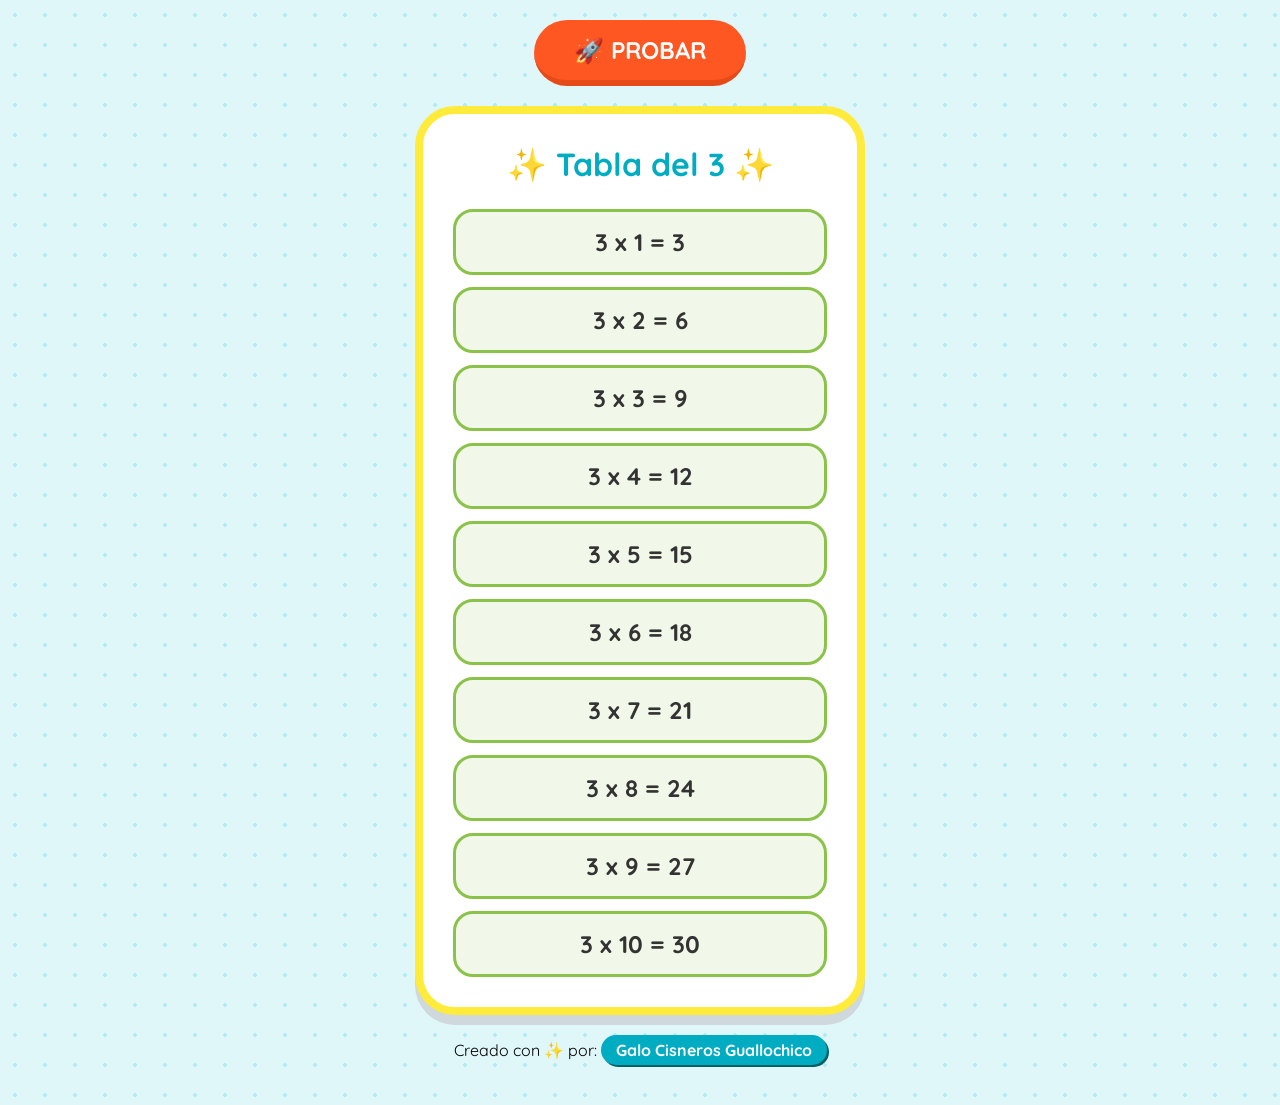
==== multiplicar.html @ 57a55745 "crear archivos iniciales, uso de AI y boton prueba" ====
<!DOCTYPE html>
<html lang="es">
<head>
    <meta charset="UTF-8">
    <meta name="viewport" content="width=device-width, initial-scale=1.0">
    <title>¡Aprendiendo la Tabla del 3!</title>
    <link rel="stylesheet" href="multiplicar.css">
    <script src="multiplicar.js"></script>
</head>
<body>

    <header>
        <button class="btn-probar" onclick="generarTablas()">🚀 PROBAR</button>
    </header>

    <main class="pizarra">
        <h1 class="titulo">✨ Tabla del 3 ✨</h1>
        
        <div class="tabla" id="miTabla">
            
            <div class="fila">3 x 1 = 3</div>
            <div class="fila">3 x 2 = 6</div>
            <div class="fila">3 x 3 = 9</div>
            <div class="fila">3 x 4 = 12</div>
            <div class="fila">3 x 5 = 15</div>
            <div class="fila">3 x 6 = 18</div>
            <div class="fila">3 x 7 = 21</div>
            <div class="fila">3 x 8 = 24</div>
            <div class="fila">3 x 9 = 27</div>
            <div class="fila">3 x 10 = 30</div>
            
        </div>
    </main>

    <footer class="pie-pagina">
        <p>Creado con ✨ por: <span class="nickname">Galo Cisneros Guallochico</span></p>
    </footer>

</body>
</html>
---- multiplicar.css ----
/* Importamos una fuente redonda y amigable */
@import url('https://fonts.googleapis.com/css2?family=Quicksand:wght@500;700&display=swap');

* {
    box-sizing: border-box;
    margin: 0;
    padding: 0;
    font-family: 'Quicksand', sans-serif;
}

body {
    background-color: #e0f7fa; /* Azul cielo */
    background-image: radial-gradient(#b2ebf2 2px, transparent 2px);
    background-size: 30px 30px;
    display: flex;
    flex-direction: column;
    align-items: center;
    min-height: 100vh;
    padding: 20px;
}

/* Botón con estilo divertido */
.btn-probar {
    background-color: #ff5722;
    color: white;
    border: none;
    border-bottom: 6px solid #e64a19;
    padding: 15px 40px;
    font-size: 1.5rem;
    font-weight: 700;
    border-radius: 50px;
    cursor: pointer;
    transition: all 0.2s ease;
    margin-bottom: 20px;
}

.btn-probar:active {
    border-bottom-width: 0px;
    transform: translateY(6px);
}

/* Contenedor Pizarra */
.pizarra {
    background: white;
    padding: 30px;
    border-radius: 40px;
    border: 8px solid #ffeb3b; /* Marco amarillo */
    width: 100%;
    max-width: 450px;
    text-align: center;
    box-shadow: 0 10px 0px #cfd8dc;
}

.titulo {
    color: #00acc1;
    margin-bottom: 25px;
    font-size: 2rem;
}

/* IDENTIFICACIÓN EN EL HTML: CONTENEDOR */
.tabla {
    display: flex;
    flex-direction: column;
    gap: 12px; /* Espaciado entre filas */
}

/* IDENTIFICACIÓN EN EL HTML: ITEMS */
.fila {
    background-color: #f1f8e9;
    color: #333;
    padding: 15px;
    font-size: 1.5rem;
    font-weight: 700;
    border-radius: 20px;
    border: 3px solid #8bc34a; /* Verde */
    transition: all 0.3s ease;
}

.fila:hover {
    background-color: #fffde7;
    border-color: #ffeb3b;
    transform: scale(1.05);
    color: #ff5722;
}

/* Pie de página con tu firma */
.pie-pagina {
    margin-top: auto;
    padding: 20px;
    text-align: center;
}

.nickname {
    display: inline-block;
    background-color: #00acc1;
    color: white;
    padding: 5px 15px;
    border-radius: 15px;
    font-weight: 700;
    box-shadow: 2px 2px 0px #006064;
    transition: transform 0.3s ease;
}

.nickname:hover {
    transform: rotate(-5deg) scale(1.1);
    background-color: #ff4081;
}

/* Responsive */
@media (max-width: 480px) {
    .pizarra { padding: 20px; }
    .fila { font-size: 1.2rem; }
}
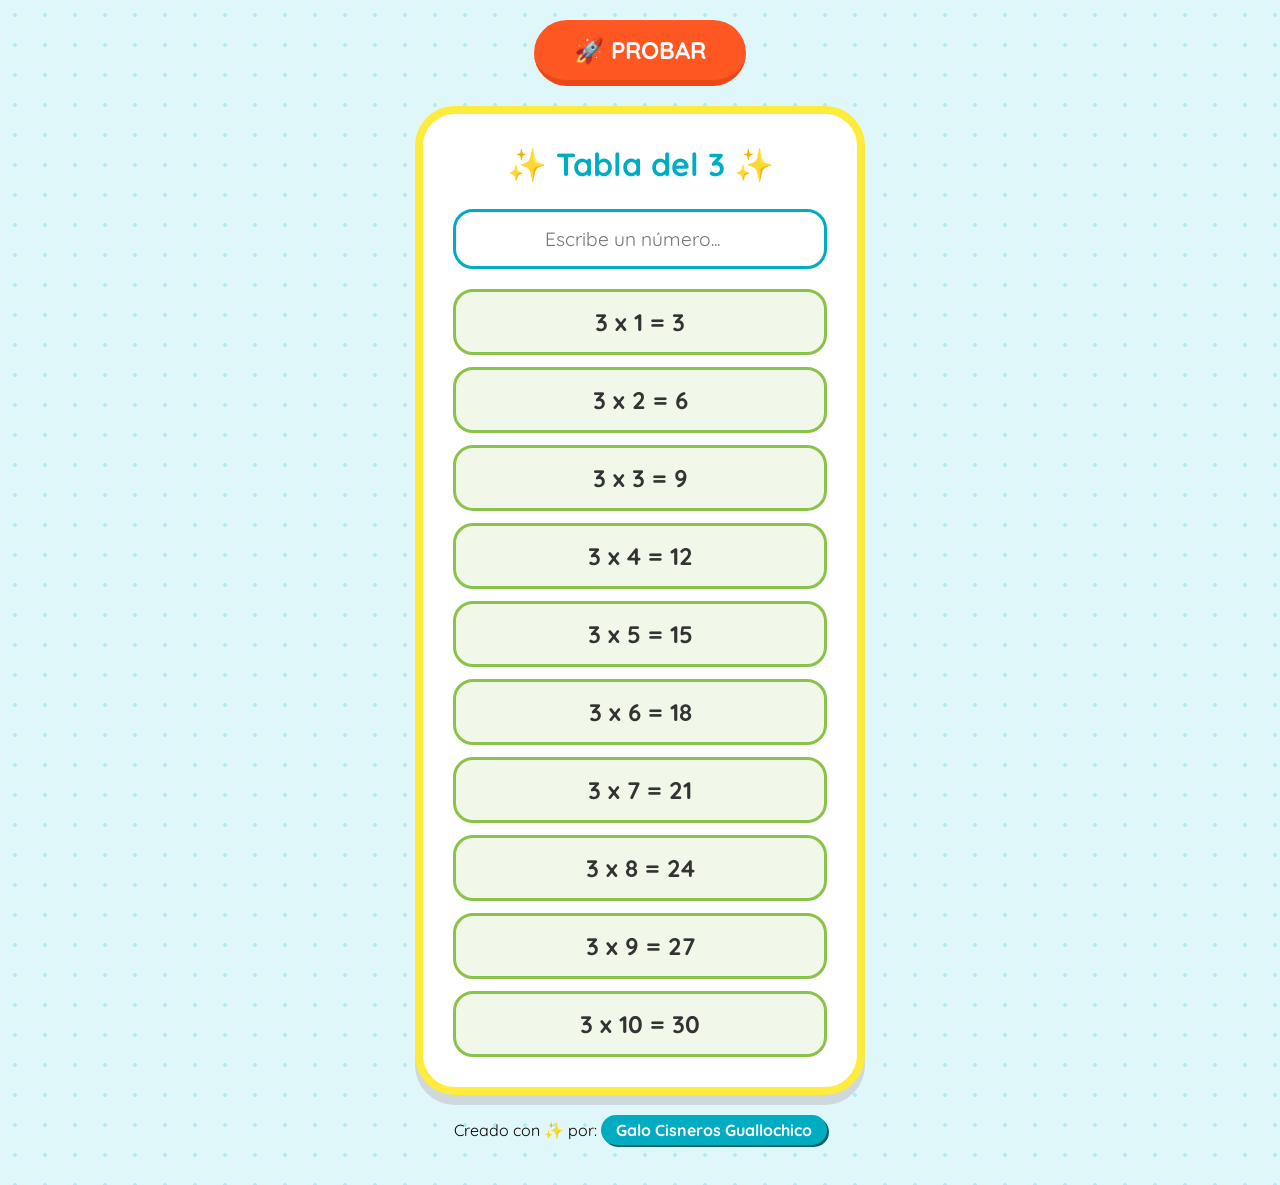
==== commit d025b120: "ingreso numero y que imprima la variable" ====
--- a/multiplicar.html
+++ b/multiplicar.html
@@ -1,40 +1,41 @@
-<!DOCTYPE html>
+<!doctype html>
 <html lang="es">
-<head>
-    <meta charset="UTF-8">
-    <meta name="viewport" content="width=device-width, initial-scale=1.0">
+  <head>
+    <meta charset="UTF-8" />
+    <meta name="viewport" content="width=device-width, initial-scale=1.0" />
     <title>¡Aprendiendo la Tabla del 3!</title>
-    <link rel="stylesheet" href="multiplicar.css">
+    <link rel="stylesheet" href="multiplicar.css" />
     <script src="multiplicar.js"></script>
-</head>
-<body>
-
+  </head>
+  <body>
     <header>
-        <button class="btn-probar" onclick="generarTablas()">🚀 PROBAR</button>
+      <button class="btn-probar" onclick="generarTablas()">🚀 PROBAR</button>
     </header>
 
     <main class="pizarra">
-        <h1 class="titulo">✨ Tabla del 3 ✨</h1>
-        
-        <div class="tabla" id="miTabla">
-            
-            <div class="fila">3 x 1 = 3</div>
-            <div class="fila">3 x 2 = 6</div>
-            <div class="fila">3 x 3 = 9</div>
-            <div class="fila">3 x 4 = 12</div>
-            <div class="fila">3 x 5 = 15</div>
-            <div class="fila">3 x 6 = 18</div>
-            <div class="fila">3 x 7 = 21</div>
-            <div class="fila">3 x 8 = 24</div>
-            <div class="fila">3 x 9 = 27</div>
-            <div class="fila">3 x 10 = 30</div>
-            
-        </div>
+      <h1 class="titulo">✨ Tabla del 3 ✨</h1>
+      <div class="entrada">
+        <input type="number" id="txtNumero" placeholder="Escribe un número..." />
+      </div>
+      <div class="tabla" id="miTabla">
+        <div class="fila">3 x 1 = 3</div>
+        <div class="fila">3 x 2 = 6</div>
+        <div class="fila">3 x 3 = 9</div>
+        <div class="fila">3 x 4 = 12</div>
+        <div class="fila">3 x 5 = 15</div>
+        <div class="fila">3 x 6 = 18</div>
+        <div class="fila">3 x 7 = 21</div>
+        <div class="fila">3 x 8 = 24</div>
+        <div class="fila">3 x 9 = 27</div>
+        <div class="fila">3 x 10 = 30</div>
+      </div>
     </main>
 
     <footer class="pie-pagina">
-        <p>Creado con ✨ por: <span class="nickname">Galo Cisneros Guallochico</span></p>
+      <p>
+        Creado con ✨ por:
+        <span class="nickname">Galo Cisneros Guallochico</span>
+      </p>
     </footer>
-
-</body>
-</html>+  </body>
+</html>
--- a/multiplicar.css
+++ b/multiplicar.css
@@ -110,4 +110,25 @@
 @media (max-width: 480px) {
     .pizarra { padding: 20px; }
     .fila { font-size: 1.2rem; }
+}
+/* Caja de entrada */
+.entrada {
+    margin-bottom: 20px;
+}
+
+.entrada input {
+    width: 100%;
+    padding: 15px;
+    font-size: 1.2rem;
+    border-radius: 20px;
+    border: 3px solid #00acc1;
+    outline: none;
+    text-align: center;
+    transition: all 0.3s ease;
+}
+
+.entrada input:focus {
+    border-color: #ff5722;
+    background-color: #fffde7;
+    transform: scale(1.05);
 }
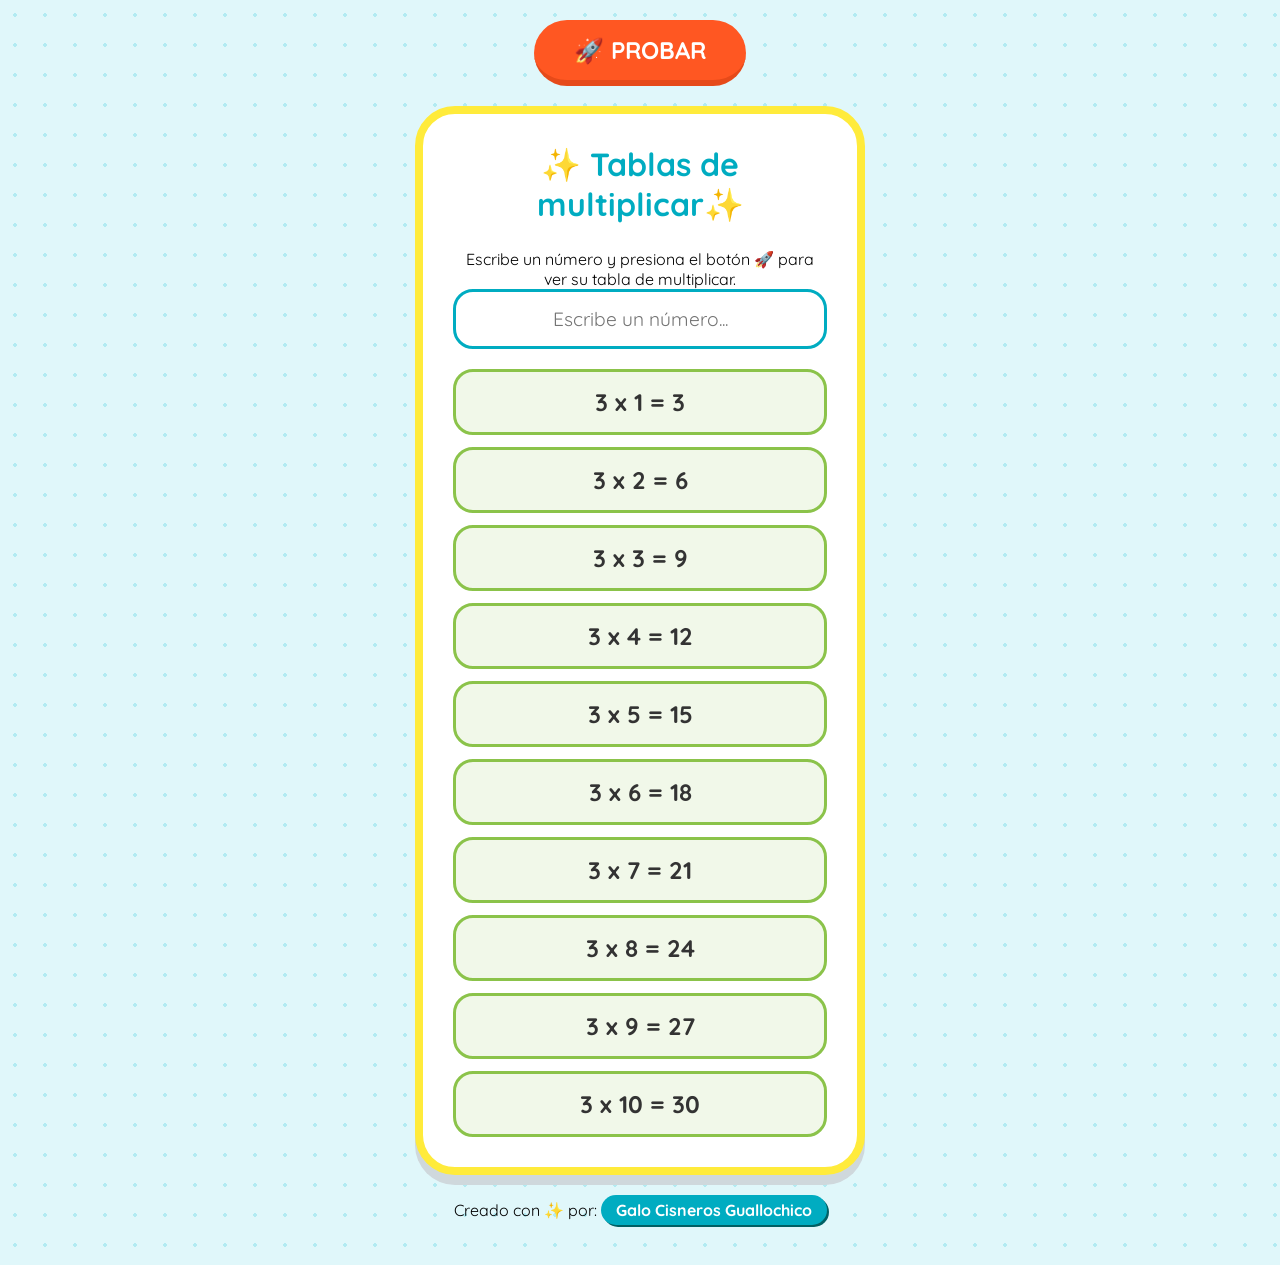
==== commit c3a87e4d: "mejorar la interfaz agregado" ====
--- a/multiplicar.html
+++ b/multiplicar.html
@@ -13,9 +13,12 @@
     </header>
 
     <main class="pizarra">
-      <h1 class="titulo">✨ Tabla del 3 ✨</h1>
+      <h1 class="titulo">✨ Tablas de multiplicar✨</h1>
+      <p class="instruccion">
+  Escribe un número y presiona el botón 🚀 para ver su tabla de multiplicar.
+</p>
       <div class="entrada">
-        <input type="number" id="txtNumero" placeholder="Escribe un número..." />
+        <input type="text" id="txtNumero" placeholder="Escribe un número..." />
       </div>
       <div class="tabla" id="miTabla">
         <div class="fila">3 x 1 = 3</div>
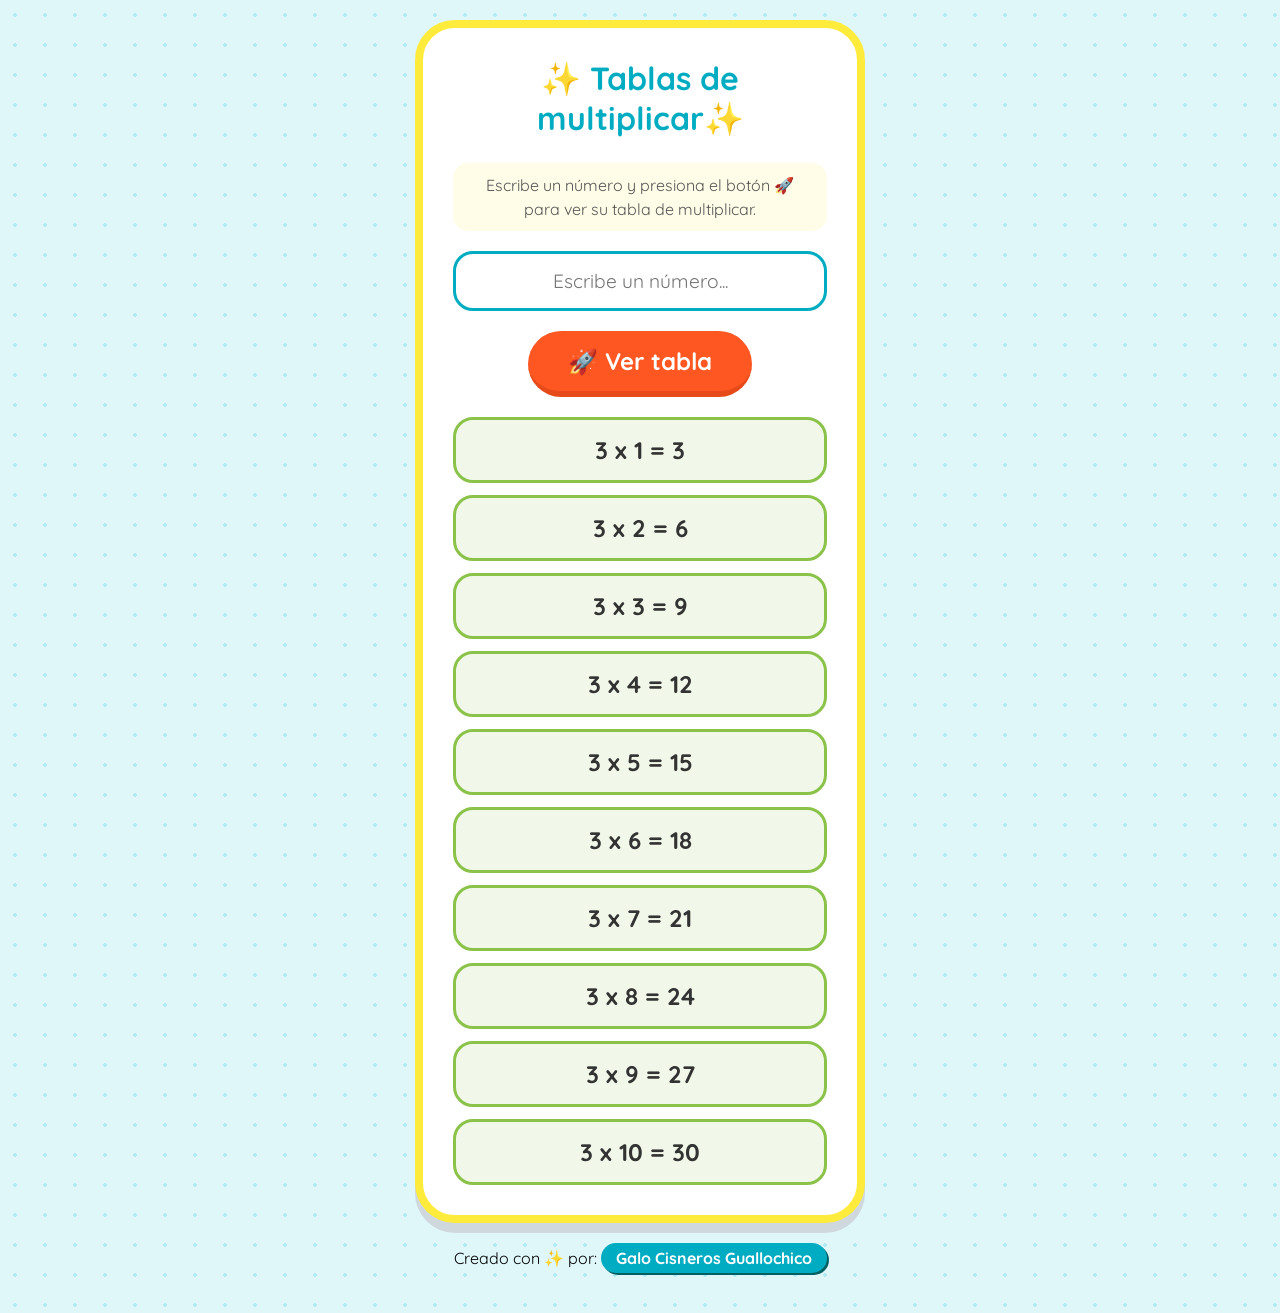
==== commit c8e18f88: "uso de utils y bajar el boton para mejor uso del programa" ====
--- a/multiplicar.html
+++ b/multiplicar.html
@@ -4,22 +4,24 @@
     <meta charset="UTF-8" />
     <meta name="viewport" content="width=device-width, initial-scale=1.0" />
     <title>¡Aprendiendo la Tabla del 3!</title>
+    <link rel="icon" href="images/LogoFord.svg">
     <link rel="stylesheet" href="multiplicar.css" />
     <script src="multiplicar.js"></script>
+    <script src="utils.js"></script>
   </head>
   <body>
-    <header>
-      <button class="btn-probar" onclick="generarTablas()">🚀 PROBAR</button>
-    </header>
+    <header></header>
 
     <main class="pizarra">
       <h1 class="titulo">✨ Tablas de multiplicar✨</h1>
       <p class="instruccion">
-  Escribe un número y presiona el botón 🚀 para ver su tabla de multiplicar.
-</p>
+        Escribe un número y presiona el botón 🚀 para ver su tabla de
+        multiplicar.
+      </p>
       <div class="entrada">
         <input type="text" id="txtNumero" placeholder="Escribe un número..." />
       </div>
+      <button class="btn-probar" onclick="generarTablas()">🚀 Ver tabla</button>
       <div class="tabla" id="miTabla">
         <div class="fila">3 x 1 = 3</div>
         <div class="fila">3 x 2 = 6</div>
--- a/multiplicar.css
+++ b/multiplicar.css
@@ -131,4 +131,13 @@
     border-color: #ff5722;
     background-color: #fffde7;
     transform: scale(1.05);
+}
+.instruccion {
+    margin: 15px 0 20px 0;
+    padding: 10px 15px;
+    background-color: #fffde7;
+    border-radius: 15px;
+    color: #555;
+    font-size: 1rem;
+    line-height: 1.5;
 }
